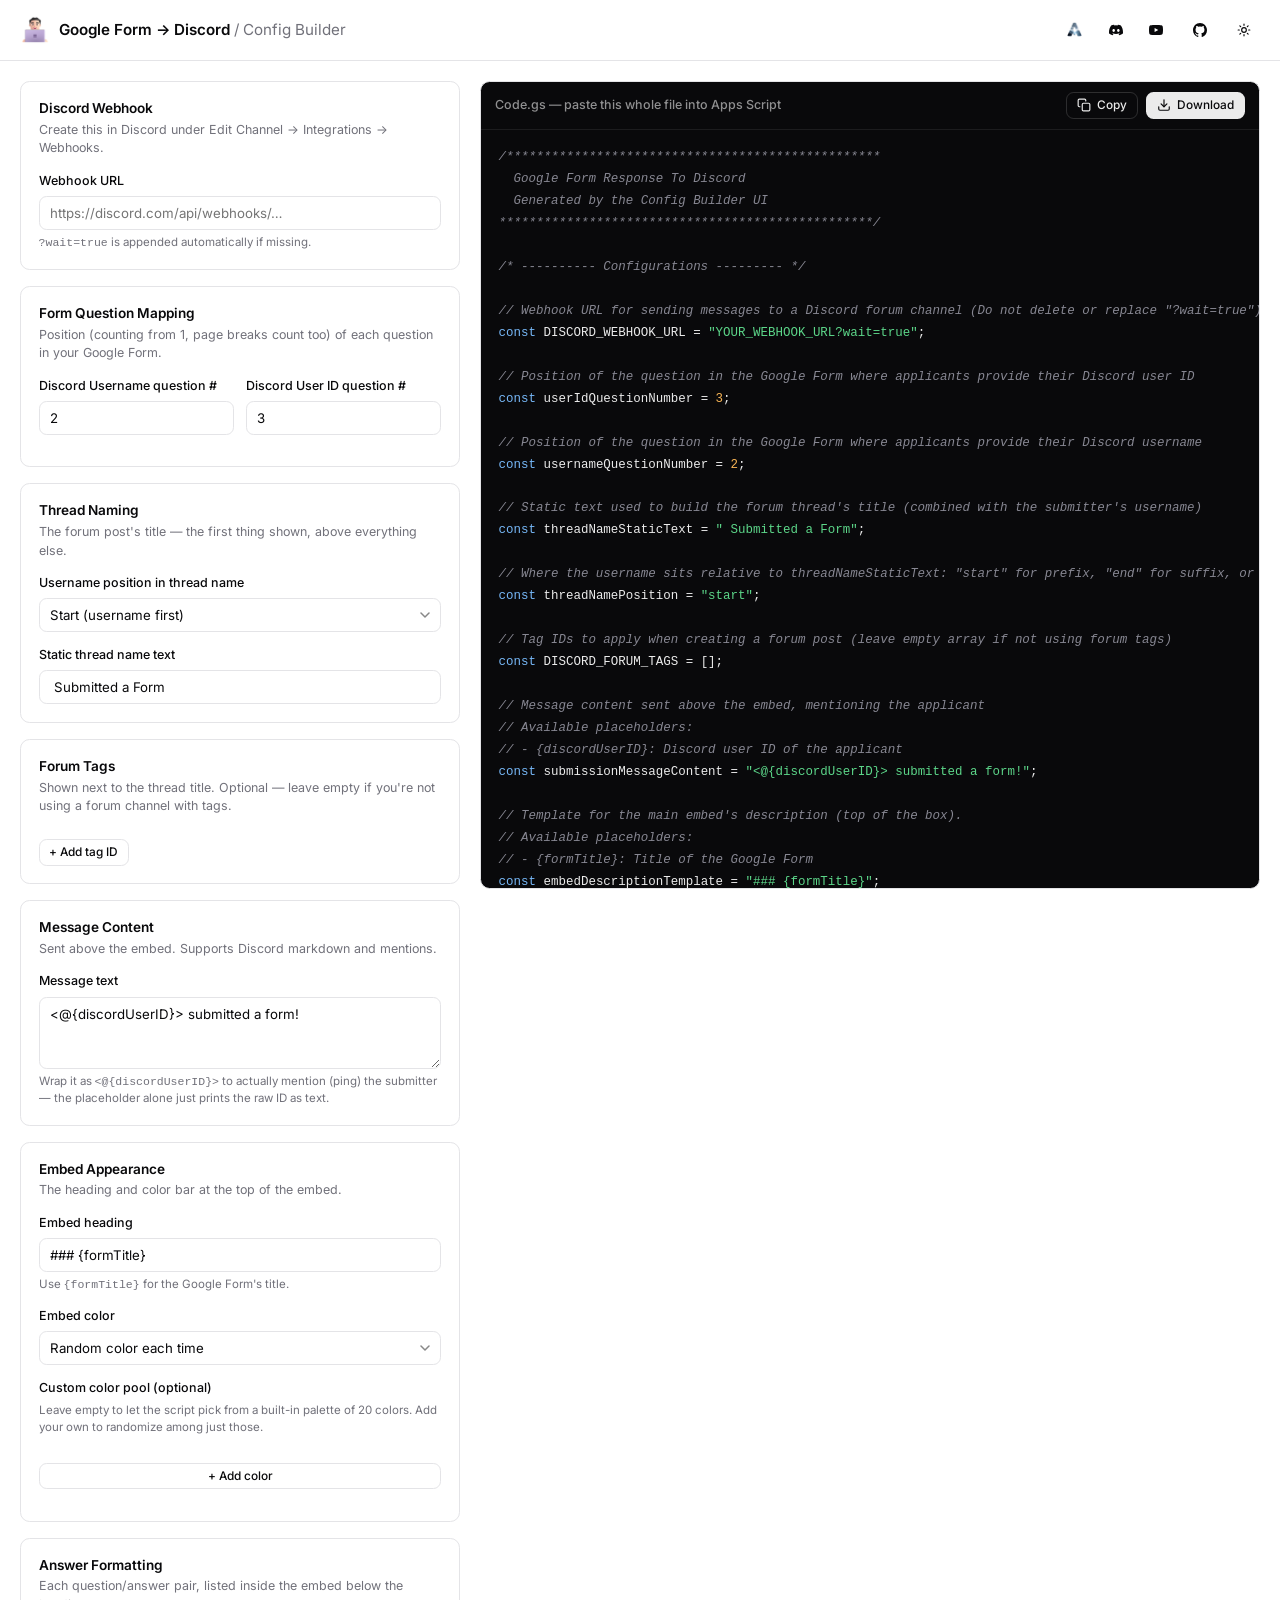
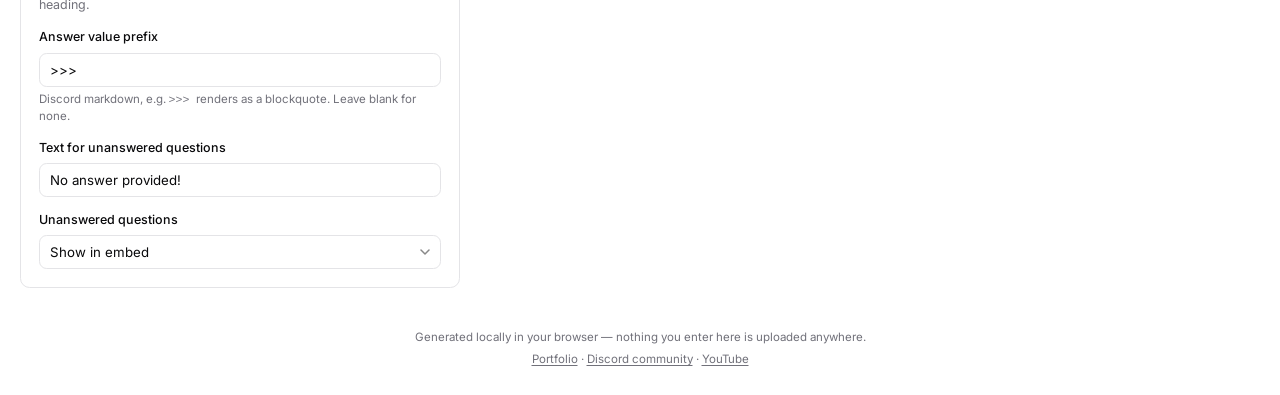
==== index.html @ 21bbf1ee "Move Config Builder from ui/ to repo root for GitHub Pages GitHub Pages' "Deploy from a branch" sour" ====
<!doctype html>
<html lang="en">
<head>
<meta charset="UTF-8" />
<meta name="viewport" content="width=device-width, initial-scale=1" />
<title>Google Form → Discord Config Builder — Generate Your Apps Script</title>
<meta name="description" content="Fill in your settings and get a ready-to-paste Google Apps Script file for sending Google Form responses to Discord as rich embeds, with forum thread support." />
<meta name="robots" content="index, follow" />
<meta name="author" content="Mourya Abhay Amarjeet" />
<meta name="keywords" content="Google Form to Discord, Discord webhook, Google Apps Script, Discord forum bot, Discord embed generator, Config Builder" />
<link rel="canonical" href="https://mouryaabhay.github.io/Google-Form-Response-To-Discord/" />

<meta property="og:type" content="website" />
<meta property="og:title" content="Google Form → Discord — Config Builder" />
<meta property="og:description" content="Fill in your settings and get a ready-to-paste Google Apps Script file for sending Google Form responses to Discord as rich embeds, with forum thread support." />
<meta property="og:url" content="https://mouryaabhay.github.io/Google-Form-Response-To-Discord/" />
<meta property="og:site_name" content="Google Form → Discord" />
<meta property="og:image" content="[data-uri]" />

<meta name="twitter:card" content="summary" />
<meta name="twitter:title" content="Google Form → Discord — Config Builder" />
<meta name="twitter:description" content="Fill in your settings and get a ready-to-paste Google Apps Script file for sending Google Form responses to Discord." />
<meta name="twitter:image" content="[data-uri]" />

<meta name="theme-color" content="#0a0a0f" media="(prefers-color-scheme: dark)" />
<meta name="theme-color" content="#ffffff" media="(prefers-color-scheme: light)" />
<link rel="icon" type="image/png" href="[data-uri]" />

<link rel="preconnect" href="https://fonts.googleapis.com" />
<link rel="preconnect" href="https://fonts.gstatic.com" crossorigin />
<link href="https://fonts.googleapis.com/css2?family=Inter:wght@400;500;600;700&display=swap" rel="stylesheet" />
<link rel="stylesheet" href="style.css" />
</head>
<body>

<header class="topbar">
  <div class="topbar-title">
    <img class="mark" src="[data-uri]" alt="" />
    <span>Google Form → Discord <span style="color:hsl(var(--muted-foreground));font-weight:400;">/ Config Builder</span></span>
  </div>
  <div class="topbar-actions">
    <a class="btn btn-ghost btn-icon social-link" href="https://mouryaabhay.vercel.app" target="_blank" rel="noopener" aria-label="Portfolio" data-tooltip="Portfolio">
      <img class="icon-img" src="[data-uri]" alt="Portfolio" />
    </a>
    <a class="btn btn-ghost btn-icon social-link" href="https://discord.com/invite/E4KRWJW49B" target="_blank" rel="noopener" aria-label="Discord community" data-tooltip="Discord community">
      <svg viewBox="0 0 24 24" fill="currentColor"><path d="M20.317 4.369a19.8 19.8 0 0 0-4.885-1.515.07.07 0 0 0-.075.035c-.211.375-.444.864-.608 1.25a18.3 18.3 0 0 0-5.487 0 12.6 12.6 0 0 0-.617-1.25.077.077 0 0 0-.075-.035 19.74 19.74 0 0 0-4.886 1.515.07.07 0 0 0-.032.027C.533 9.045-.32 13.579.099 18.057a.082.082 0 0 0 .031.057 19.9 19.9 0 0 0 5.993 3.03.078.078 0 0 0 .084-.028c.462-.63.874-1.295 1.226-1.994a.076.076 0 0 0-.041-.106 13.1 13.1 0 0 1-1.872-.892.077.077 0 0 1-.008-.128c.126-.094.252-.192.372-.291a.074.074 0 0 1 .077-.01c3.928 1.793 8.18 1.793 12.062 0a.074.074 0 0 1 .078.01c.12.099.246.198.373.292a.077.077 0 0 1-.006.127 12.3 12.3 0 0 1-1.873.892.076.076 0 0 0-.04.107c.36.698.772 1.362 1.225 1.993a.076.076 0 0 0 .084.029 19.84 19.84 0 0 0 6.002-3.03.077.077 0 0 0 .032-.057c.5-5.177-.838-9.674-3.549-13.66a.06.06 0 0 0-.031-.028ZM8.02 15.331c-1.183 0-2.157-1.086-2.157-2.419 0-1.333.955-2.419 2.157-2.419 1.211 0 2.176 1.096 2.157 2.419 0 1.333-.955 2.419-2.157 2.419Zm7.975 0c-1.183 0-2.157-1.086-2.157-2.419 0-1.333.955-2.419 2.157-2.419 1.211 0 2.176 1.096 2.157 2.419 0 1.333-.946 2.419-2.157 2.419Z"/></svg>
    </a>
    <a class="btn btn-ghost btn-icon social-link" href="https://www.youtube.com/@bymouryaabhay" target="_blank" rel="noopener" aria-label="YouTube channel" data-tooltip="YouTube channel">
      <svg viewBox="0 0 24 24" fill="currentColor"><path d="M23.5 6.2a3.02 3.02 0 0 0-2.12-2.14C19.5 3.5 12 3.5 12 3.5s-7.5 0-9.38.56A3.02 3.02 0 0 0 .5 6.2 31.6 31.6 0 0 0 0 12a31.6 31.6 0 0 0 .5 5.8 3.02 3.02 0 0 0 2.12 2.14c1.88.56 9.38.56 9.38.56s7.5 0 9.38-.56a3.02 3.02 0 0 0 2.12-2.14A31.6 31.6 0 0 0 24 12a31.6 31.6 0 0 0-.5-5.8ZM9.6 15.6V8.4l6.4 3.6-6.4 3.6Z"/></svg>
    </a>
    <a class="btn btn-ghost" id="ghStarLink" href="https://github.com/mouryaabhay/Google-Form-Response-To-Discord" target="_blank" rel="noopener" aria-label="View on GitHub" data-tooltip="GitHub">
      <svg viewBox="0 0 24 24" fill="currentColor"><path d="M12 0C5.37 0 0 5.5 0 12.3c0 5.44 3.44 10.05 8.21 11.68.6.12.82-.27.82-.6 0-.3-.01-1.08-.02-2.12-3.34.75-4.04-1.65-4.04-1.65-.55-1.43-1.34-1.82-1.34-1.82-1.09-.77.08-.76.08-.76 1.21.09 1.84 1.28 1.84 1.28 1.07 1.87 2.81 1.33 3.5 1.02.11-.79.42-1.33.76-1.64-2.66-.31-5.47-1.37-5.47-6.1 0-1.35.46-2.45 1.22-3.31-.12-.31-.53-1.57.12-3.28 0 0 1-.33 3.3 1.26a11.2 11.2 0 0 1 6 0c2.28-1.59 3.29-1.26 3.29-1.26.65 1.71.24 2.97.12 3.28.76.86 1.22 1.96 1.22 3.31 0 4.74-2.81 5.78-5.49 6.09.43.38.81 1.14.81 2.3 0 1.66-.02 3-.02 3.41 0 .33.22.72.83.6C20.57 22.34 24 17.74 24 12.3 24 5.5 18.63 0 12 0Z"/></svg>
      <span id="ghStarCount"></span>
    </a>
    <button class="btn btn-ghost btn-icon" id="theme-toggle" aria-label="Toggle theme" data-tooltip="Toggle theme">
      <svg class="icon-sun" viewBox="0 0 24 24" fill="none" stroke="currentColor" stroke-width="2" stroke-linecap="round"><circle cx="12" cy="12" r="4"/><path d="M12 2v2M12 20v2M4.9 4.9l1.4 1.4M17.7 17.7l1.4 1.4M2 12h2M20 12h2M4.9 19.1l1.4-1.4M17.7 6.3l1.4-1.4"/></svg>
      <svg class="icon-moon" viewBox="0 0 24 24" fill="currentColor"><path d="M21 12.79A9 9 0 1 1 11.21 3 7 7 0 0 0 21 12.79Z"/></svg>
    </button>
  </div>
</header>

<div class="tabbar" role="tablist">
  <button class="tab" role="tab" id="tab-form" aria-selected="true">Configure</button>
  <button class="tab" role="tab" id="tab-code" aria-selected="false">Code</button>
</div>

<main class="layout" id="layout" data-tab="form">

  <section class="panel-form" id="panel-form">

    <div class="card">
      <div class="card-title">Discord Webhook</div>
      <p class="card-description">Create this in Discord under Edit Channel → Integrations → Webhooks.</p>
      <div class="field">
        <label class="label" for="webhookUrl">Webhook URL</label>
        <input class="input" id="webhookUrl" type="url" placeholder="https://discord.com/api/webhooks/…" autocomplete="off" spellcheck="false" />
        <span class="helper"><code>?wait=true</code> is appended automatically if missing.</span>
      </div>
    </div>

    <div class="card">
      <div class="card-title">Form Question Mapping</div>
      <p class="card-description">Position (counting from 1, page breaks count too) of each question in your Google Form.</p>
      <div class="field-row">
        <div class="field">
          <label class="label" for="usernameQuestionNumber">Discord Username question #</label>
          <input class="input" id="usernameQuestionNumber" type="number" min="1" value="2" />
        </div>
        <div class="field">
          <label class="label" for="userIdQuestionNumber">Discord User ID question #</label>
          <input class="input" id="userIdQuestionNumber" type="number" min="1" value="3" />
        </div>
      </div>
    </div>

    <div class="card">
      <div class="card-title">Thread Naming</div>
      <p class="card-description">The forum post's title — the first thing shown, above everything else.</p>
      <div class="field">
        <label class="label" for="threadNamePosition">Username position in thread name</label>
        <select class="select" id="threadNamePosition">
          <option value="start">Start (username first)</option>
          <option value="end">End (username last)</option>
          <option value="none">Don't use username</option>
        </select>
      </div>
      <div class="field">
        <label class="label" for="threadNameStaticText">Static thread name text</label>
        <input class="input" id="threadNameStaticText" type="text" value=" Submitted a Form" />
      </div>
    </div>

    <div class="card">
      <div class="card-title">Forum Tags</div>
      <p class="card-description">Shown next to the thread title. Optional — leave empty if you're not using a forum channel with tags.</p>
      <div class="tag-list" id="tagList"></div>
      <button class="btn btn-outline btn-sm" id="addTagBtn" type="button">+ Add tag ID</button>
    </div>

    <div class="card">
      <div class="card-title">Message Content</div>
      <p class="card-description">Sent above the embed. Supports Discord markdown and mentions.</p>
      <div class="field">
        <label class="label" for="submissionMessageContent">Message text</label>
        <textarea class="textarea" id="submissionMessageContent">&lt;@{discordUserID}&gt; submitted a form!</textarea>
        <span class="helper">Wrap it as <code>&lt;@{discordUserID}&gt;</code> to actually mention (ping) the submitter — the placeholder alone just prints the raw ID as text.</span>
      </div>
    </div>

    <div class="card">
      <div class="card-title">Embed Appearance</div>
      <p class="card-description">The heading and color bar at the top of the embed.</p>
      <div class="field">
        <label class="label" for="embedDescriptionTemplate">Embed heading</label>
        <input class="input" id="embedDescriptionTemplate" type="text" value="### {formTitle}" />
        <span class="helper">Use <code>{formTitle}</code> for the Google Form's title.</span>
      </div>
      <div class="field">
        <label class="label" for="colorMode">Embed color</label>
        <select class="select" id="colorMode">
          <option value="random">Random color each time</option>
          <option value="single">Always one fixed color</option>
        </select>
      </div>
      <div class="field" id="randomColorsField">
        <label class="label">Custom color pool (optional)</label>
        <span class="helper" style="margin-bottom:0.4rem;">Leave empty to let the script pick from a built-in palette of 20 colors. Add your own to randomize among just those.</span>
        <div class="tag-list" id="colorList"></div>
        <button class="btn btn-outline btn-sm" id="addColorBtn" type="button">+ Add color</button>
      </div>
      <div class="field" id="singleColorField" style="display:none;">
        <label class="label" for="singleColor">Pick a color</label>
        <input class="color-input" id="singleColor" type="color" value="#5865f2" />
      </div>
    </div>

    <div class="card">
      <div class="card-title">Answer Formatting</div>
      <p class="card-description">Each question/answer pair, listed inside the embed below the heading.</p>
      <div class="field">
        <label class="label" for="embedFieldValuePrefix">Answer value prefix</label>
        <input class="input" id="embedFieldValuePrefix" type="text" value=">>> " />
        <span class="helper">Discord markdown, e.g. <code>&gt;&gt;&gt; </code> renders as a blockquote. Leave blank for none.</span>
      </div>
      <div class="field">
        <label class="label" for="noAnswerMessage">Text for unanswered questions</label>
        <input class="input" id="noAnswerMessage" type="text" value="No answer provided!" />
      </div>
      <div class="field">
        <label class="label" for="skipEmptyResponses">Unanswered questions</label>
        <select class="select" id="skipEmptyResponses">
          <option value="false">Show in embed</option>
          <option value="true">Hide from embed</option>
        </select>
      </div>
    </div>

  </section>

  <section class="panel-code" id="panel-code">
    <div class="code-toolbar">
      <span class="code-toolbar-title">Code.gs — paste this whole file into Apps Script</span>
      <div class="code-toolbar-actions">
        <button class="btn btn-outline btn-sm" id="copyBtn" type="button">
          <svg viewBox="0 0 24 24" fill="none" stroke="currentColor" stroke-width="2" stroke-linecap="round" stroke-linejoin="round"><rect x="9" y="9" width="13" height="13" rx="2"/><path d="M5 15H4a2 2 0 0 1-2-2V4a2 2 0 0 1 2-2h9a2 2 0 0 1 2 2v1"/></svg>
          Copy
        </button>
        <button class="btn btn-primary btn-sm" id="downloadBtn" type="button">
          <svg viewBox="0 0 24 24" fill="none" stroke="currentColor" stroke-width="2" stroke-linecap="round" stroke-linejoin="round"><path d="M21 15v4a2 2 0 0 1-2 2H5a2 2 0 0 1-2-2v-4"/><polyline points="7 10 12 15 17 10"/><line x1="12" y1="15" x2="12" y2="3"/></svg>
          Download
        </button>
      </div>
    </div>
    <div class="code-scroll">
      <pre><code id="codeOutput"></code></pre>
    </div>
  </section>

</main>

<p class="footnote">
  Generated locally in your browser — nothing you enter here is uploaded anywhere.<br />
  <a href="https://mouryaabhay.vercel.app" target="_blank" rel="noopener">Portfolio</a>
  ·
  <a href="https://discord.com/invite/E4KRWJW49B" target="_blank" rel="noopener">Discord community</a>
  ·
  <a href="https://www.youtube.com/@bymouryaabhay" target="_blank" rel="noopener">YouTube</a>
</p>

<div class="toast" id="toast"></div>

<script src="app.js"></script>
</body>
</html>
---- style.css ----
/* ---------- Design tokens (shadcn/ui "zinc" palette) ---------- */
:root {
  color-scheme: light dark;
  --font-sans: "Inter", ui-sans-serif, system-ui, -apple-system, "Segoe UI", Roboto, Helvetica, Arial, sans-serif;
  --background: 0 0% 100%;
  --foreground: 240 10% 3.9%;
  --card: 0 0% 100%;
  --card-foreground: 240 10% 3.9%;
  --border: 240 5.9% 90%;
  --input: 240 5.9% 90%;
  --ring: 240 5.9% 10%;
  --primary: 240 5.9% 10%;
  --primary-foreground: 0 0% 98%;
  --secondary: 240 4.8% 95.9%;
  --secondary-foreground: 240 5.9% 10%;
  --muted: 240 4.8% 95.9%;
  --muted-foreground: 240 3.8% 46.1%;
  --accent: 240 4.8% 95.9%;
  --accent-foreground: 240 5.9% 10%;
  --destructive: 0 84.2% 60.2%;
  --destructive-foreground: 0 0% 98%;
  --success: 142 71% 45%;
  --radius: 0.6rem;

  --code-bg: 240 10% 3.9%;
  --code-fg: 0 0% 92%;
  --code-keyword: 210 90% 72%;
  --code-string: 142 60% 60%;
  --code-number: 35 90% 65%;
  --code-comment: 240 5% 55%;
  --code-punct: 0 0% 75%;
  --code-func: 45 93% 68%;
}

:root[data-theme="light"] {
  color-scheme: light;
}

:root[data-theme="dark"] {
  color-scheme: dark;
  --background: 240 10% 6%;
  --foreground: 0 0% 98%;
  --card: 240 8% 9%;
  --card-foreground: 0 0% 98%;
  --border: 240 4% 18%;
  --input: 240 4% 18%;
  --ring: 240 4.9% 83.9%;
  --primary: 0 0% 98%;
  --primary-foreground: 240 5.9% 10%;
  --secondary: 240 4% 15%;
  --secondary-foreground: 0 0% 98%;
  --muted: 240 4% 15%;
  --muted-foreground: 240 5% 64.9%;
  --accent: 240 4% 15%;
  --accent-foreground: 0 0% 98%;
  --destructive: 0 62.8% 45%;
  --destructive-foreground: 0 0% 98%;
  --success: 142 60% 50%;

  --code-bg: 240 10% 4%;
}

@media (prefers-color-scheme: dark) {
  :root:not([data-theme="light"]) {
    --background: 240 10% 6%;
    --foreground: 0 0% 98%;
    --card: 240 8% 9%;
    --card-foreground: 0 0% 98%;
    --border: 240 4% 18%;
    --input: 240 4% 18%;
    --ring: 240 4.9% 83.9%;
    --primary: 0 0% 98%;
    --primary-foreground: 240 5.9% 10%;
    --secondary: 240 4% 15%;
    --secondary-foreground: 0 0% 98%;
    --muted: 240 4% 15%;
    --muted-foreground: 240 5% 64.9%;
    --accent: 240 4% 15%;
    --accent-foreground: 0 0% 98%;
    --destructive: 0 62.8% 45%;
    --destructive-foreground: 0 0% 98%;
    --success: 142 60% 50%;
    --code-bg: 240 10% 4%;
  }
}

* { box-sizing: border-box; }

html, body {
  height: 100%;
}

body {
  margin: 0;
  background: hsl(var(--background));
  color: hsl(var(--foreground));
  font-family: var(--font-sans);
  font-size: 14px;
  line-height: 1.5;
  -webkit-font-smoothing: antialiased;
}

button, input, select, textarea {
  font-family: var(--font-sans);
}

a { color: inherit; }

/* ---------- Layout ---------- */
.topbar {
  position: sticky;
  top: 0;
  z-index: 20;
  display: flex;
  align-items: center;
  justify-content: space-between;
  gap: 1rem;
  padding: 0.85rem 1.25rem;
  border-bottom: 1px solid hsl(var(--border));
  background: hsl(var(--background) / 0.85);
  backdrop-filter: blur(8px);
}

.topbar-title {
  display: flex;
  align-items: center;
  gap: 0.6rem;
  font-weight: 600;
  font-size: 0.95rem;
  white-space: nowrap;
}

.topbar-title .mark {
  display: block;
  width: 1.85rem;
  height: 1.85rem;
  border-radius: 0.45rem;
  flex-shrink: 0;
  object-fit: cover;
}

.topbar-actions {
  display: flex;
  align-items: center;
  gap: 0.5rem;
}

.tabbar {
  display: none;
  position: sticky;
  top: 52px;
  z-index: 19;
  gap: 0.25rem;
  padding: 0.4rem;
  background: hsl(var(--background));
  border-bottom: 1px solid hsl(var(--border));
}

.tab {
  flex: 1;
  text-align: center;
  padding: 0.5rem 0.75rem;
  border-radius: calc(var(--radius) - 2px);
  border: none;
  background: transparent;
  color: hsl(var(--muted-foreground));
  font-size: 0.85rem;
  font-weight: 500;
  cursor: pointer;
}

.tab[aria-selected="true"] {
  background: hsl(var(--secondary));
  color: hsl(var(--secondary-foreground));
}

.layout {
  display: grid;
  grid-template-columns: minmax(360px, 480px) 1fr;
  align-items: start;
  max-width: 1400px;
  margin: 0 auto;
}

.panel-form {
  min-width: 0;
  padding: 1.25rem;
  display: flex;
  flex-direction: column;
  gap: 1rem;
}

.panel-code {
  min-width: 0;
  position: sticky;
  top: calc(52px + 1.25rem);
  height: calc(100vh - 52px - 2.5rem);
  margin: 1.25rem 1.25rem 1.25rem 0;
  display: flex;
  flex-direction: column;
  border: 1px solid hsl(var(--border));
  border-radius: var(--radius);
  overflow: hidden;
  background: hsl(var(--code-bg));
}

/* ---------- Card ---------- */
.card {
  border: 1px solid hsl(var(--border));
  background: hsl(var(--card));
  color: hsl(var(--card-foreground));
  border-radius: var(--radius);
  padding: 1rem 1.1rem 1.1rem;
}

.card-title {
  font-size: 0.85rem;
  font-weight: 600;
  margin: 0 0 0.15rem;
  display: flex;
  align-items: center;
  gap: 0.4rem;
}

.card-description {
  font-size: 0.78rem;
  color: hsl(var(--muted-foreground));
  margin: 0 0 0.85rem;
}

/* ---------- Form primitives ---------- */
.field {
  display: flex;
  flex-direction: column;
  gap: 0.35rem;
  margin-bottom: 0.85rem;
}

.field:last-child { margin-bottom: 0; }

.field-row {
  display: grid;
  grid-template-columns: 1fr 1fr;
  gap: 0.75rem;
}

.label {
  font-size: 0.78rem;
  font-weight: 500;
  color: hsl(var(--foreground));
}

.helper {
  font-size: 0.72rem;
  color: hsl(var(--muted-foreground));
  margin-top: -0.1rem;
}

.input, .select, .textarea {
  width: 100%;
  border: 1px solid hsl(var(--input));
  background: hsl(var(--background));
  color: hsl(var(--foreground));
  border-radius: calc(var(--radius) - 2px);
  padding: 0.5rem 0.65rem;
  font-size: 0.83rem;
  font-family: inherit;
  transition: border-color 0.15s, box-shadow 0.15s;
}

.textarea {
  resize: vertical;
  min-height: 4.5rem;
}

.input:focus, .select:focus, .textarea:focus {
  outline: none;
  border-color: hsl(var(--ring));
  box-shadow: 0 0 0 3px hsl(var(--ring) / 0.15);
}

.select {
  appearance: none;
  background-image: url("data:image/svg+xml;utf8,<svg xmlns='http://www.w3.org/2000/svg' width='10' height='6' viewBox='0 0 10 6'><path d='M1 1l4 4 4-4' fill='none' stroke='%23888' stroke-width='1.5' stroke-linecap='round' stroke-linejoin='round'/></svg>");
  background-repeat: no-repeat;
  background-position: right 0.65rem center;
  padding-right: 1.75rem;
}

.color-input {
  width: 3rem;
  height: 2.1rem;
  padding: 0.15rem;
  border: 1px solid hsl(var(--input));
  border-radius: calc(var(--radius) - 2px);
  background: hsl(var(--background));
  cursor: pointer;
}

/* ---------- Buttons ---------- */
.btn {
  display: inline-flex;
  align-items: center;
  justify-content: center;
  gap: 0.4rem;
  border-radius: calc(var(--radius) - 2px);
  border: 1px solid transparent;
  padding: 0.5rem 0.85rem;
  font-size: 0.8rem;
  font-weight: 500;
  cursor: pointer;
  text-decoration: none;
  transition: background-color 0.15s, border-color 0.15s, color 0.15s;
  white-space: nowrap;
}

.btn:focus-visible {
  outline: none;
  box-shadow: 0 0 0 3px hsl(var(--ring) / 0.25);
}

.btn-primary {
  background: hsl(var(--primary));
  color: hsl(var(--primary-foreground));
}
.btn-primary:hover { opacity: 0.9; }

.btn-outline {
  background: transparent;
  border-color: hsl(var(--border));
  color: hsl(var(--foreground));
}
.btn-outline:hover { background: hsl(var(--secondary)); }

.btn-ghost {
  background: transparent;
  color: hsl(var(--foreground));
}
.btn-ghost:hover { background: hsl(var(--secondary)); }

.btn-icon {
  padding: 0.45rem;
  width: 2.05rem;
  height: 2.05rem;
}

.btn-sm { padding: 0.32rem 0.6rem; font-size: 0.74rem; }

.btn svg { width: 14px; height: 14px; flex-shrink: 0; }

.icon-img {
  width: 15px;
  height: 15px;
  flex-shrink: 0;
  border-radius: 3px;
  display: block;
}

/* ---------- Tooltip (icon-only controls) ---------- */
[data-tooltip] { position: relative; }

[data-tooltip]::after {
  content: attr(data-tooltip);
  position: absolute;
  top: calc(100% + 8px);
  left: 50%;
  transform: translateX(-50%) translateY(-4px);
  background: hsl(var(--foreground));
  color: hsl(var(--background));
  font-size: 0.7rem;
  font-weight: 500;
  padding: 0.3rem 0.55rem;
  border-radius: 0.35rem;
  white-space: nowrap;
  opacity: 0;
  visibility: hidden;
  pointer-events: none;
  transition: opacity 0.12s ease, transform 0.12s ease;
  z-index: 60;
}

[data-tooltip]:hover::after,
[data-tooltip]:focus-visible::after {
  opacity: 1;
  visibility: visible;
  transform: translateX(-50%) translateY(0);
}

/* Right-align tooltip for controls near the right edge so it doesn't clip */
#theme-toggle::after,
#ghStarLink::after {
  left: auto;
  right: 0;
  transform: translateY(-4px);
}
#theme-toggle:hover::after,
#theme-toggle:focus-visible::after,
#ghStarLink:hover::after,
#ghStarLink:focus-visible::after {
  transform: translateY(0);
}

/* Tooltips inside the tag/color rows sit above instead of below (avoid clipping at list edges) */
.tag-row [data-tooltip]::after {
  top: auto;
  bottom: calc(100% + 8px);
  transform: translateX(-50%) translateY(4px);
}
.tag-row [data-tooltip]:hover::after,
.tag-row [data-tooltip]:focus-visible::after {
  transform: translateX(-50%) translateY(0);
}

#ghStarLink { padding: 0.45rem 0.7rem; }
#ghStarCount {
  font-size: 0.78rem;
  font-weight: 600;
  font-variant-numeric: tabular-nums;
}
#ghStarCount:empty { display: none; }

/* ---------- Tag list (forum tags) ---------- */
.tag-list {
  display: flex;
  flex-direction: column;
  gap: 0.5rem;
  margin-bottom: 0.6rem;
}

.tag-row {
  display: flex;
  gap: 0.4rem;
}

.tag-row .input { flex: 1; }

/* ---------- Toggle helper for radio-style selects ---------- */
.inline-hint {
  display: flex;
  align-items: center;
  gap: 0.4rem;
  flex-wrap: wrap;
}

/* ---------- Code panel ---------- */
.code-toolbar {
  display: flex;
  align-items: center;
  justify-content: space-between;
  gap: 0.5rem;
  padding: 0.65rem 0.9rem;
  border-bottom: 1px solid hsl(0 0% 100% / 0.08);
}

.code-toolbar-title {
  font-size: 0.78rem;
  color: hsl(var(--code-fg) / 0.6);
  font-weight: 500;
  min-width: 0;
  overflow: hidden;
  text-overflow: ellipsis;
  white-space: nowrap;
}

.code-toolbar-actions {
  display: flex;
  gap: 0.5rem;
  flex-shrink: 0;
}

/* Code panel is always dark regardless of site theme, so its buttons
   need fixed colors instead of the theme-linked --foreground/--border. */
.code-toolbar .btn-outline {
  border-color: hsl(0 0% 100% / 0.15);
  color: hsl(var(--code-fg));
}
.code-toolbar .btn-outline:hover {
  background: hsl(0 0% 100% / 0.08);
}
.code-toolbar .btn-primary {
  background: hsl(var(--code-fg));
  color: hsl(var(--code-bg));
}

.code-scroll {
  flex: 1;
  overflow: auto;
  padding: 1rem 1.1rem 2rem;
}

.code-scroll pre {
  margin: 0;
}

.code-scroll code {
  font-family: ui-monospace, SFMono-Regular, Menlo, Consolas, "Liberation Mono", monospace;
  font-size: 0.78rem;
  line-height: 1.6;
  color: hsl(var(--code-fg));
  white-space: pre;
}

.tok-keyword { color: hsl(var(--code-keyword)); }
.tok-string { color: hsl(var(--code-string)); }
.tok-number { color: hsl(var(--code-number)); }
.tok-comment { color: hsl(var(--code-comment)); font-style: italic; }
.tok-func { color: hsl(var(--code-func)); }
.tok-punct { color: hsl(var(--code-punct)); }

/* ---------- Toast ---------- */
.toast {
  position: fixed;
  bottom: 1.25rem;
  left: 50%;
  transform: translateX(-50%) translateY(8px);
  background: hsl(var(--primary));
  color: hsl(var(--primary-foreground));
  padding: 0.55rem 1rem;
  border-radius: calc(var(--radius) - 2px);
  font-size: 0.8rem;
  font-weight: 500;
  opacity: 0;
  pointer-events: none;
  transition: opacity 0.2s, transform 0.2s;
  z-index: 50;
  box-shadow: 0 8px 24px hsl(0 0% 0% / 0.25);
}

.toast.show {
  opacity: 1;
  transform: translateX(-50%) translateY(0);
}

/* ---------- Icon button visuals for theme toggle ---------- */
.icon-sun, .icon-moon {
  display: none;
}
:root[data-theme="dark"] .icon-moon,
:root:not([data-theme="light"]) .icon-moon { display: block; }
:root[data-theme="dark"] .icon-sun,
:root:not([data-theme="light"]) .icon-sun { display: none; }
:root[data-theme="light"] .icon-sun { display: block; }
:root[data-theme="light"] .icon-moon { display: none; }

@media (prefers-color-scheme: light) {
  :root:not([data-theme]) .icon-sun { display: block; }
  :root:not([data-theme]) .icon-moon { display: none; }
}

/* ---------- Footer note ---------- */
.footnote {
  font-size: 0.72rem;
  color: hsl(var(--muted-foreground));
  text-align: center;
  padding: 0.5rem 1.25rem 1.5rem;
  line-height: 1.9;
}

.footnote a {
  color: hsl(var(--muted-foreground));
  text-decoration: underline;
  text-underline-offset: 2px;
}
.footnote a:hover { color: hsl(var(--foreground)); }

/* ---------- Responsive ---------- */
@media (max-width: 640px) {
  .social-link { display: none; }
  .topbar-title span:last-child > span { display: none; }
}

@media (max-width: 900px) {
  .tabbar { display: flex; }

  .layout {
    grid-template-columns: 1fr;
  }

  .panel-code {
    position: static;
    height: auto;
    min-height: calc(100vh - 104px);
    margin: 0;
    border: none;
    border-radius: 0;
    border-top: 1px solid hsl(var(--border));
  }

  .layout[data-tab="form"] .panel-code { display: none; }
  .layout[data-tab="code"] .panel-form { display: none; }

  .field-row { grid-template-columns: 1fr; }
}
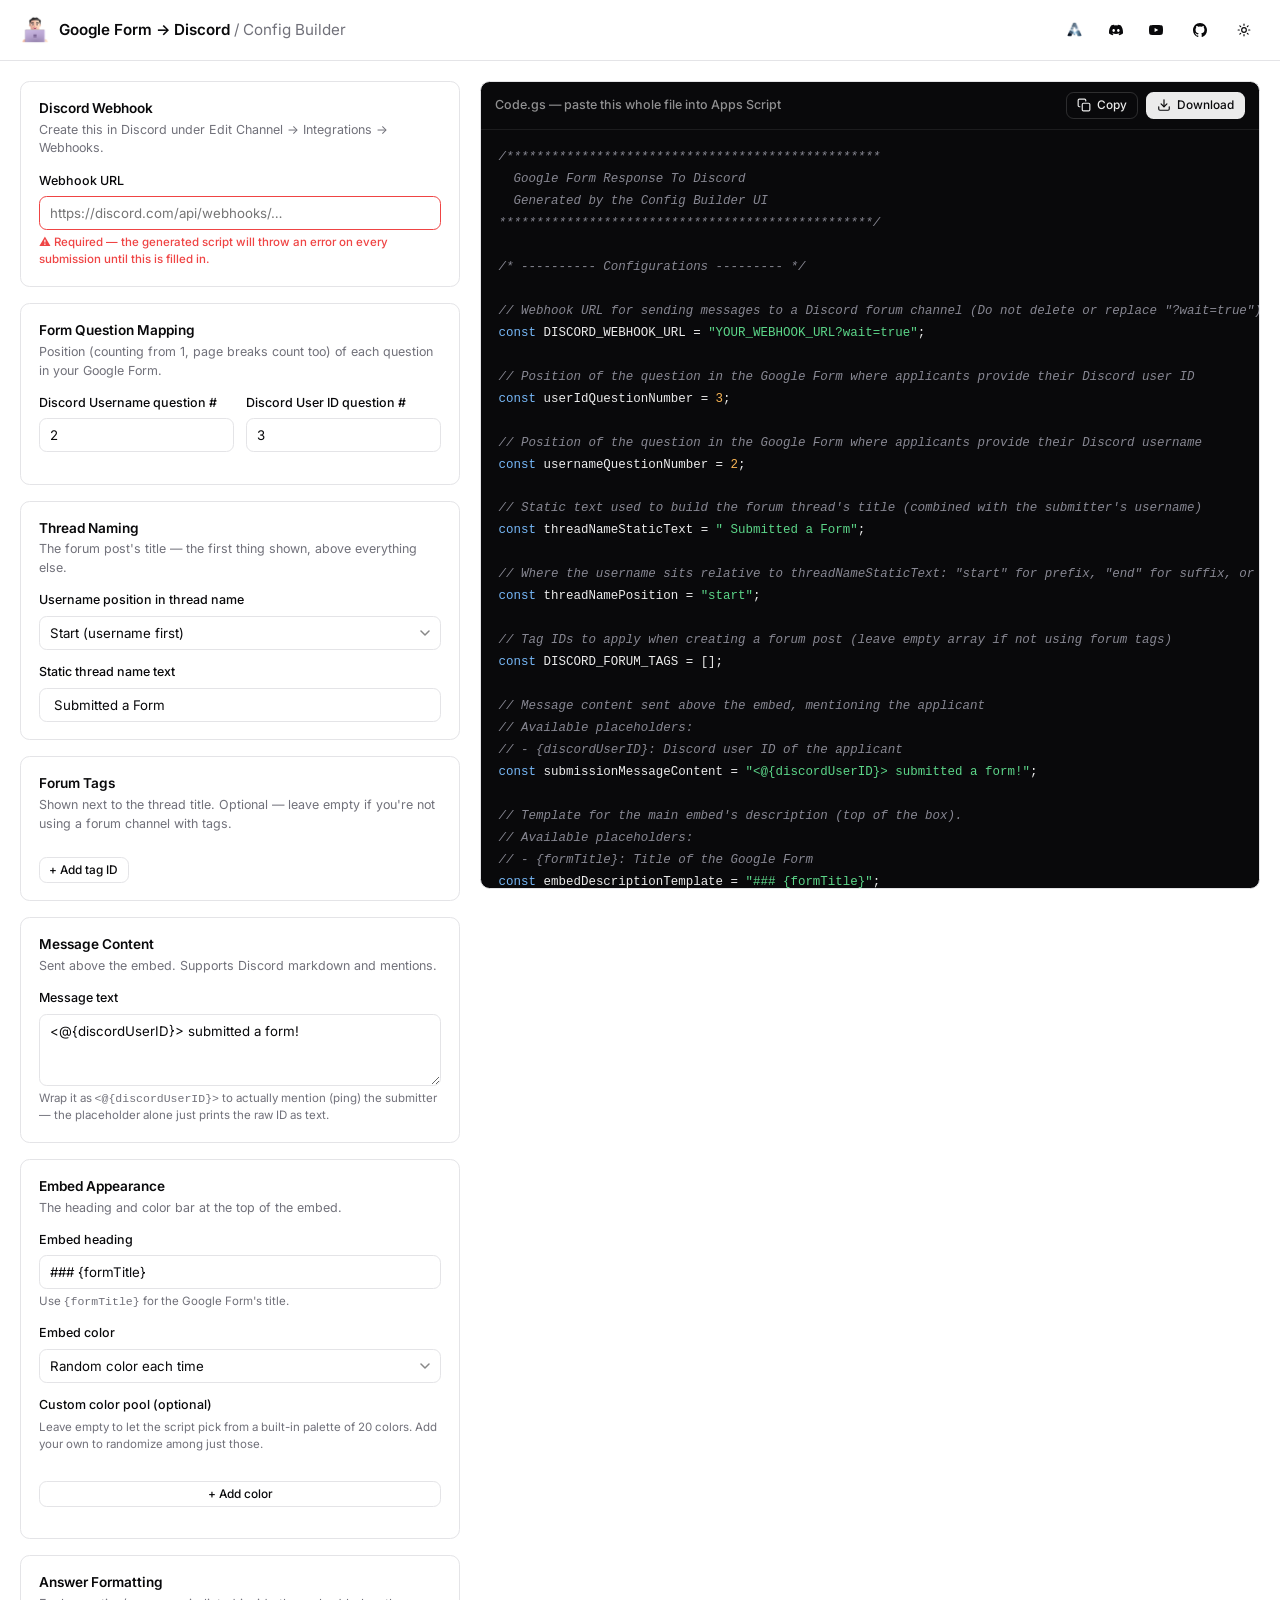
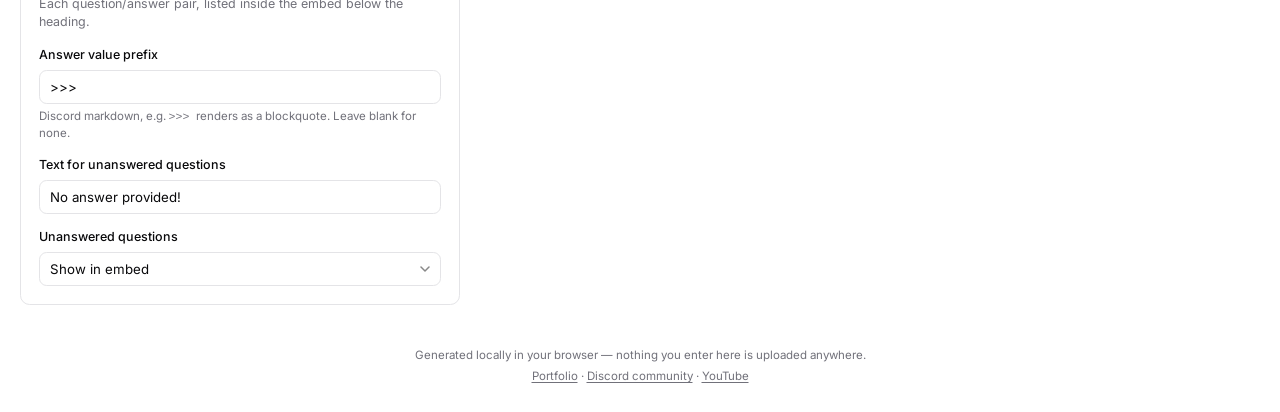
==== commit a5fa4a04: "Fix Cloudflare rate-limit failures and misleading success logs Multi-section forms fired the main em" ====
--- a/index.html
+++ b/index.html
@@ -74,7 +74,7 @@
       <div class="field">
         <label class="label" for="webhookUrl">Webhook URL</label>
         <input class="input" id="webhookUrl" type="url" placeholder="https://discord.com/api/webhooks/…" autocomplete="off" spellcheck="false" />
-        <span class="helper"><code>?wait=true</code> is appended automatically if missing.</span>
+        <span class="helper" id="webhookHelper"><code>?wait=true</code> is appended automatically if missing.</span>
       </div>
     </div>
 
--- a/style.css
+++ b/style.css
@@ -256,6 +256,18 @@
   margin-top: -0.1rem;
 }
 
+.helper-warning {
+  color: hsl(var(--destructive));
+  font-weight: 500;
+}
+
+.input-warning {
+  border-color: hsl(var(--destructive)) !important;
+}
+.input-warning:focus {
+  box-shadow: 0 0 0 3px hsl(var(--destructive) / 0.15) !important;
+}
+
 .input, .select, .textarea {
   width: 100%;
   border: 1px solid hsl(var(--input));
